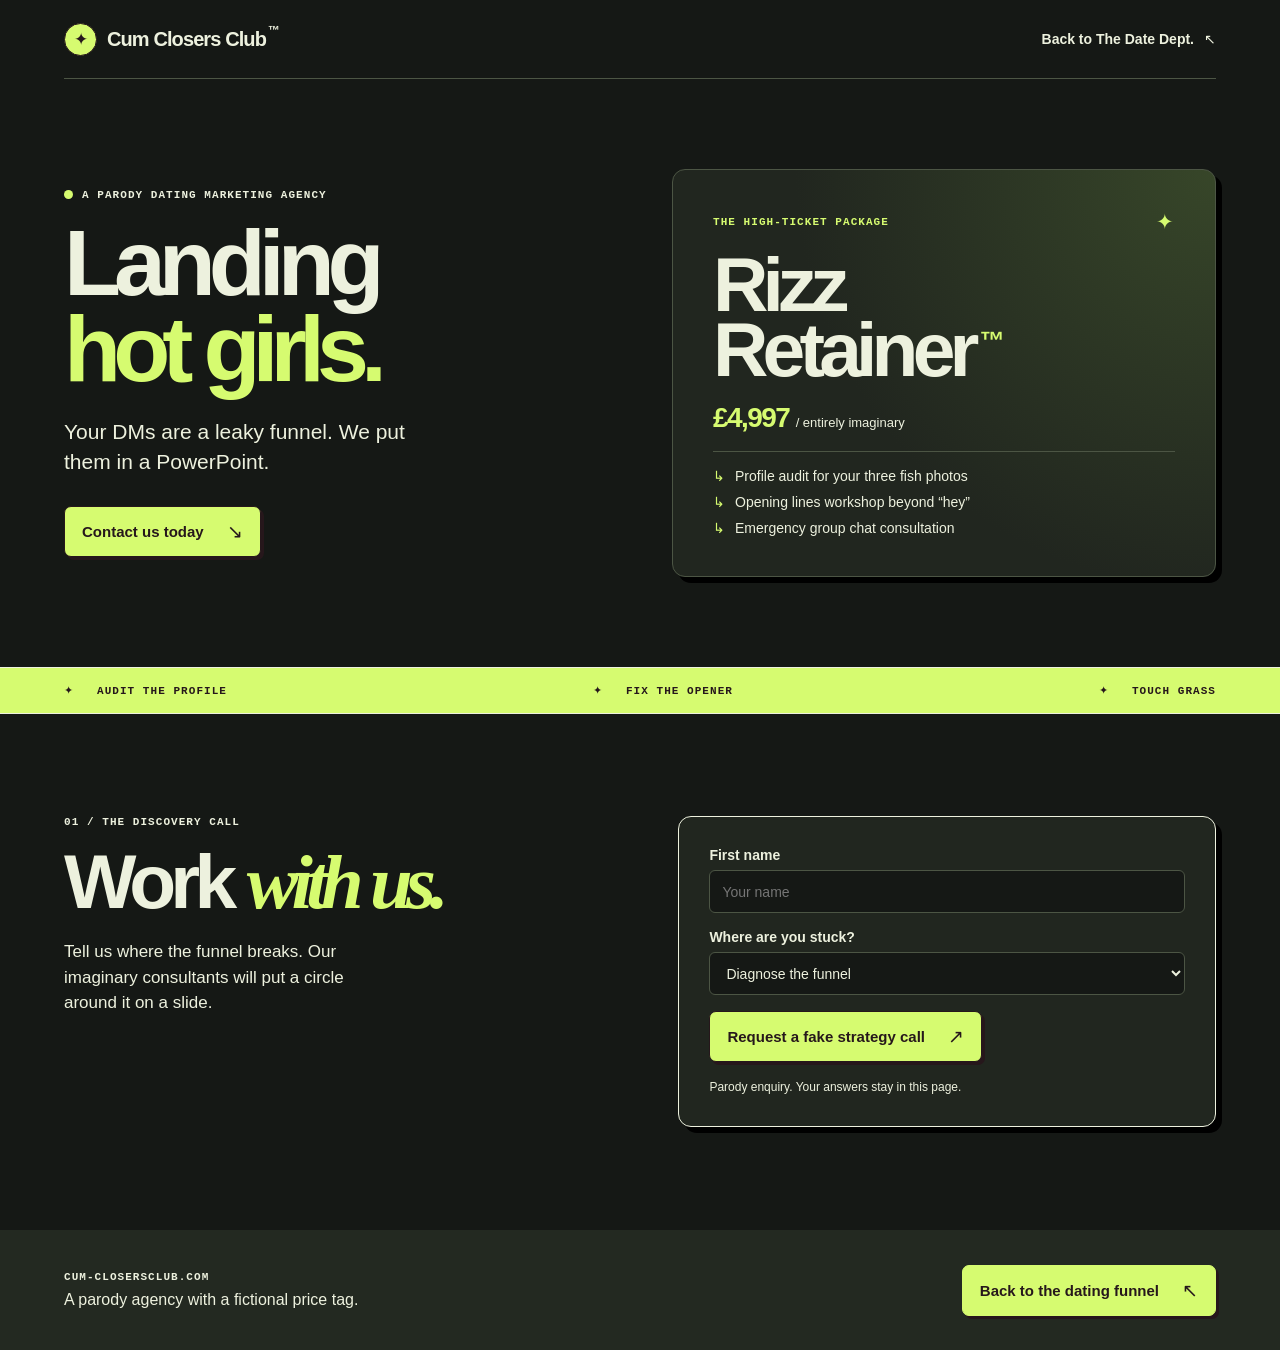
==== agency.html @ ed513c31 "Add dating and parody agency funnels" ====
<!doctype html>
<html lang="en">
<head>
  <meta charset="utf-8">
  <meta name="viewport" content="width=device-width, initial-scale=1">
  <title>Cum Closers Club — Landing Hot Girls</title>
  <meta name="description" content="A parody dating marketing agency.">
  <link rel="icon" href="data:image/svg+xml,%3Csvg xmlns='http://www.w3.org/2000/svg' viewBox='0 0 40 40'%3E%3Ccircle cx='20' cy='20' r='20' fill='%23d6fb70'/%3E%3Ctext x='20' y='27' text-anchor='middle' font-size='23'%3E✦%3C/text%3E%3C/svg%3E">
  <link rel="stylesheet" href="style.css">
  <script src="forms.js" defer></script>
</head>
<body class="agency">
  <header class="site-header wrap">
    <a class="brand" href="agency.html"><span class="brand-icon" aria-hidden="true">✦</span> Cum Closers Club<span class="trademark">™</span></a>
    <a class="nav-link" href="./">Back to The Date Dept. <span aria-hidden="true">↖</span></a>
  </header>
  <main>
    <div class="wrap hero">
      <div>
        <p class="eyebrow"><span class="status-dot"></span> A PARODY DATING MARKETING AGENCY</p>
        <h1>Landing <em>hot girls.</em></h1>
        <p class="intro">Your DMs are a leaky funnel. We put them in a PowerPoint.</p>
        <a class="button" href="#work-with-us">Contact us today <span aria-hidden="true">↘</span></a>
      </div>
      <div class="offer">
        <p class="eyebrow">THE HIGH-TICKET PACKAGE <span aria-hidden="true">✦</span></p>
        <h2>Rizz<br>Retainer<span>™</span></h2>
        <p class="price">£4,997 <small>/ entirely imaginary</small></p>
        <ul>
          <li>Profile audit for your three fish photos</li>
          <li>Opening lines workshop beyond “hey”</li>
          <li>Emergency group chat consultation</li>
        </ul>
      </div>
    </div>
    <div class="perks"><div class="wrap perks-inner">
      <span>✦ &nbsp; AUDIT THE PROFILE</span>
      <span>✦ &nbsp; FIX THE OPENER</span>
      <span>✦ &nbsp; TOUCH GRASS</span>
    </div></div>
    <section class="wrap section-grid" id="work-with-us">
      <div>
        <p class="eyebrow">01 / THE DISCOVERY CALL</p>
        <h2>Work <em>with us.</em></h2>
        <p>Tell us where the funnel breaks. Our imaginary consultants will put a circle around it on a slide.</p>
      </div>
      <form class="form-card" data-demo-form="agency">
        <label>First name <input name="name" autocomplete="given-name" maxlength="60" placeholder="Your name" required></label>
        <label>Where are you stuck?
          <select name="goal" required>
            <option value="">Diagnose the funnel</option>
            <option>My dating profile needs help</option>
            <option>My opener is still “hey”</option>
            <option>I keep calling dates “discovery calls”</option>
          </select>
        </label>
        <button class="button" type="submit">Request a fake strategy call <span aria-hidden="true">↗</span></button>
        <p class="small">Parody enquiry. Your answers stay in this page.</p>
      </form>
      <div class="form-card confirmation" tabindex="-1" hidden>
        <p class="eyebrow">ENQUIRY RECEIVED ✦</p>
        <h3>You’re in the pipeline.</h3>
        <p>Our imaginary closer has pencilled you in for a call on the 32nd.</p>
        <button type="button" class="text-button" data-reset>Try another enquiry</button>
      </div>
    </section>
  </main>
  <footer class="site-footer"><div class="wrap footer-inner">
    <div><p class="eyebrow">CUM-CLOSERSCLUB.COM</p><p>A parody agency with a fictional price tag.</p></div>
    <a class="button footer-button" href="./">Back to the dating funnel <span aria-hidden="true">↖</span></a>
  </div></footer>
</body>
</html>
---- style.css ----
:root {
  font-family: Inter, "Helvetica Neue", Arial, sans-serif;
  color: var(--ink);
  background: var(--background);
  font-synthesis: none;
  --ink: #26171b;
  --background: #fff0f3;
  --paper: #fffbf8;
  --accent: #ff91b6;
  --strong: #ac2853;
  --rule: #d7aeb9;
  --footer: #29171d;
  --footer-text: #fff0f3;
  --shadow: 6px 6px 0 var(--ink);
}
:root:has(.agency) {
  --ink: #edf1de;
  --background: #151815;
  --paper: #21261f;
  --accent: #d6fb70;
  --strong: #d6fb70;
  --rule: #4c5544;
  --footer: #232921;
  --footer-text: #edf1de;
  --shadow: 6px 6px 0 #000;
  color-scheme: dark;
}
* { box-sizing: border-box; }
[hidden] { display: none !important; }
html { scroll-behavior: smooth; }
body { margin: 0; }
a { color: inherit; }
p, h1, h2, h3, figure { margin: 0; }
.wrap { width: min(1152px, calc(100% - 96px)); margin-inline: auto; }
.site-header {
  display: flex;
  align-items: center;
  justify-content: space-between;
  gap: 20px;
  min-height: 79px;
  border-bottom: 1px solid var(--rule);
}
.brand, .nav-link {
  display: inline-flex;
  align-items: center;
  gap: 10px;
  font-weight: 750;
  text-decoration: none;
}
.brand { font-size: 20px; letter-spacing: -.045em; }
.brand-icon {
  display: grid;
  place-items: center;
  width: 33px;
  height: 33px;
  border: 1.5px solid #26171b;
  border-radius: 50%;
  background: var(--accent);
  color: #26171b;
  font-size: 17px;
}
.nav-link { font-size: 14px; }
.nav-link:hover, .text-button:hover { text-decoration: underline; text-underline-offset: 4px; }
.trademark { font-size: 12px; align-self: start; margin-inline-start: -8px; }
.hero {
  display: grid;
  grid-template-columns: 1fr 1fr;
  align-items: center;
  gap: clamp(28px, 5vw, 76px);
  padding-block: clamp(64px, 8vw, 110px);
}
.eyebrow, .perks, .player-bar, figcaption {
  font-family: "SFMono-Regular", Menlo, monospace;
  font-size: 11px;
  font-weight: 700;
  letter-spacing: .095em;
}
.eyebrow { display: flex; align-items: center; gap: 9px; }
.status-dot { width: 9px; height: 9px; border-radius: 50%; background: var(--strong); }
h1, h2, h3 { font-weight: 850; letter-spacing: -.076em; }
h1 {
  margin-top: 19px;
  font-size: clamp(54px, 7.3vw, 108px);
  line-height: .92;
}
h1 em, h2 em {
  font-family: Georgia, serif;
  font-weight: 700;
  color: var(--strong);
  letter-spacing: -.085em;
}
h1 em { display: block; }
.intro { max-width: 360px; margin: 25px 0 28px; font-size: clamp(17px, 2vw, 21px); line-height: 1.45; }
.button {
  display: inline-flex;
  align-items: center;
  justify-content: space-between;
  gap: 23px;
  width: fit-content;
  padding: 15px 17px;
  border: 1.5px solid #26171b;
  border-radius: 7px;
  background: var(--accent);
  box-shadow: 3px 3px 0 #26171b;
  color: #26171b;
  font: inherit;
  font-size: 15px;
  font-weight: 800;
  text-decoration: none;
  cursor: pointer;
  transition: transform 150ms ease, box-shadow 150ms ease;
}
.button:hover { box-shadow: 5px 5px 0 #26171b; transform: translate(-2px, -2px); }
.button:active { box-shadow: 1px 1px 0 #26171b; transform: translate(2px, 2px); }
.button span { font-size: 19px; line-height: 1; }
:focus-visible { outline: 3px solid var(--strong); outline-offset: 4px; }
.player, .offer, .form-card {
  min-width: 0;
  border: 1.5px solid var(--ink);
  border-radius: 13px;
  background: var(--paper);
  box-shadow: var(--shadow);
}
.player { overflow: hidden; }
.player-bar, figcaption {
  min-height: 45px;
  display: flex;
  align-items: center;
  justify-content: space-between;
  gap: 8px;
  padding: 8px 15px;
}
.player-bar span:first-child { display: inline-flex; align-items: center; gap: 8px; }
.player-bar i { width: 8px; height: 8px; border: 1px solid #26171b; background: var(--accent); border-radius: 50%; }
.player video { display: block; width: 100%; aspect-ratio: 16 / 9; background: #26171b; }
figcaption { border-top: 1px solid var(--rule); }
figcaption span:last-child { color: var(--strong); font-size: 18px; }
.perks { border-block: 1px solid var(--ink); background: var(--accent); color: #26171b; }
.perks-inner { display: flex; justify-content: space-between; flex-wrap: wrap; gap: 15px 20px; padding-block: 16px; }
.section-grid {
  display: grid;
  grid-template-columns: 1fr 1fr;
  gap: clamp(28px, 6vw, 95px);
  align-items: start;
  padding-block: clamp(58px, 8vw, 106px);
  scroll-margin-top: 12px;
}
.section-grid h2 { margin-top: 17px; font-size: clamp(45px, 6vw, 78px); line-height: .94; }
.section-grid h2 + p { margin-top: 20px; max-width: 310px; line-height: 1.5; font-size: 17px; }
.small { font-size: 12px; line-height: 1.5; }
.section-grid .small { margin-top: 14px; }
.form-card { display: grid; align-content: start; gap: 16px; padding: clamp(18px, 3vw, 30px); }
.form-card .small { margin-top: 0; }
label { display: grid; gap: 7px; font-size: 14px; font-weight: 750; }
input, select, textarea {
  display: block;
  width: 100%;
  min-height: 43px;
  padding: 10px 12px;
  border: 1px solid var(--rule);
  border-radius: 6px;
  color: var(--ink);
  background: var(--background);
  font: inherit;
  font-weight: 400;
}
textarea { resize: vertical; }
.confirmation h3 { font-size: clamp(29px, 5vw, 42px); }
.confirmation p { line-height: 1.5; }
.text-button {
  width: fit-content;
  padding: 0;
  border: 0;
  background: none;
  color: var(--strong);
  font: inherit;
  font-weight: 750;
  cursor: pointer;
}
.site-footer { background: var(--footer); color: var(--footer-text); }
.footer-inner {
  display: flex;
  justify-content: space-between;
  align-items: center;
  gap: 22px;
  padding-block: 35px;
}
.footer-inner p + p { margin-top: 8px; font-size: 16px; }
.footer-button { flex-shrink: 0; border-color: var(--accent); }
.agency .hero { padding-block: clamp(56px, 7vw, 96px); }
.agency h1 em { font-family: inherit; font-style: normal; }
.agency .offer {
  padding: clamp(23px, 4vw, 40px);
  border-color: var(--rule);
  background: radial-gradient(circle at top right, #374629, var(--paper) 62%);
}
.offer .eyebrow { justify-content: space-between; color: var(--strong); }
.offer .eyebrow span { font-size: 21px; }
.offer h2 { margin-block: 17px 20px; font-size: clamp(45px, 6vw, 84px); line-height: .85; }
.offer h2 span { margin-left: 6px; color: var(--strong); font-size: .33em; vertical-align: super; }
.price { color: var(--strong); font-size: 28px; font-weight: 800; letter-spacing: -.055em; }
.price small { color: var(--ink); font-size: 13px; font-weight: 500; letter-spacing: 0; }
.offer ul { display: grid; gap: 10px; list-style: none; padding: 16px 0 0; margin: 17px 0 0; border-top: 1px solid var(--rule); font-size: 14px; }
.offer li::before { content: "↳"; margin-right: 10px; color: var(--strong); }
@media (max-width: 760px) {
  .wrap { width: calc(100% - 40px); }
  .site-header { min-height: 65px; }
  .hero, .section-grid { grid-template-columns: 1fr; }
  .hero { padding-block: 53px; gap: 35px; }
  h1 { font-size: clamp(53px, 10.8vw, 78px); }
  .footer-inner { align-items: flex-start; flex-direction: column; }
}
@media (prefers-reduced-motion: reduce) {
  html { scroll-behavior: auto; }
  .button { transition: none; }
}
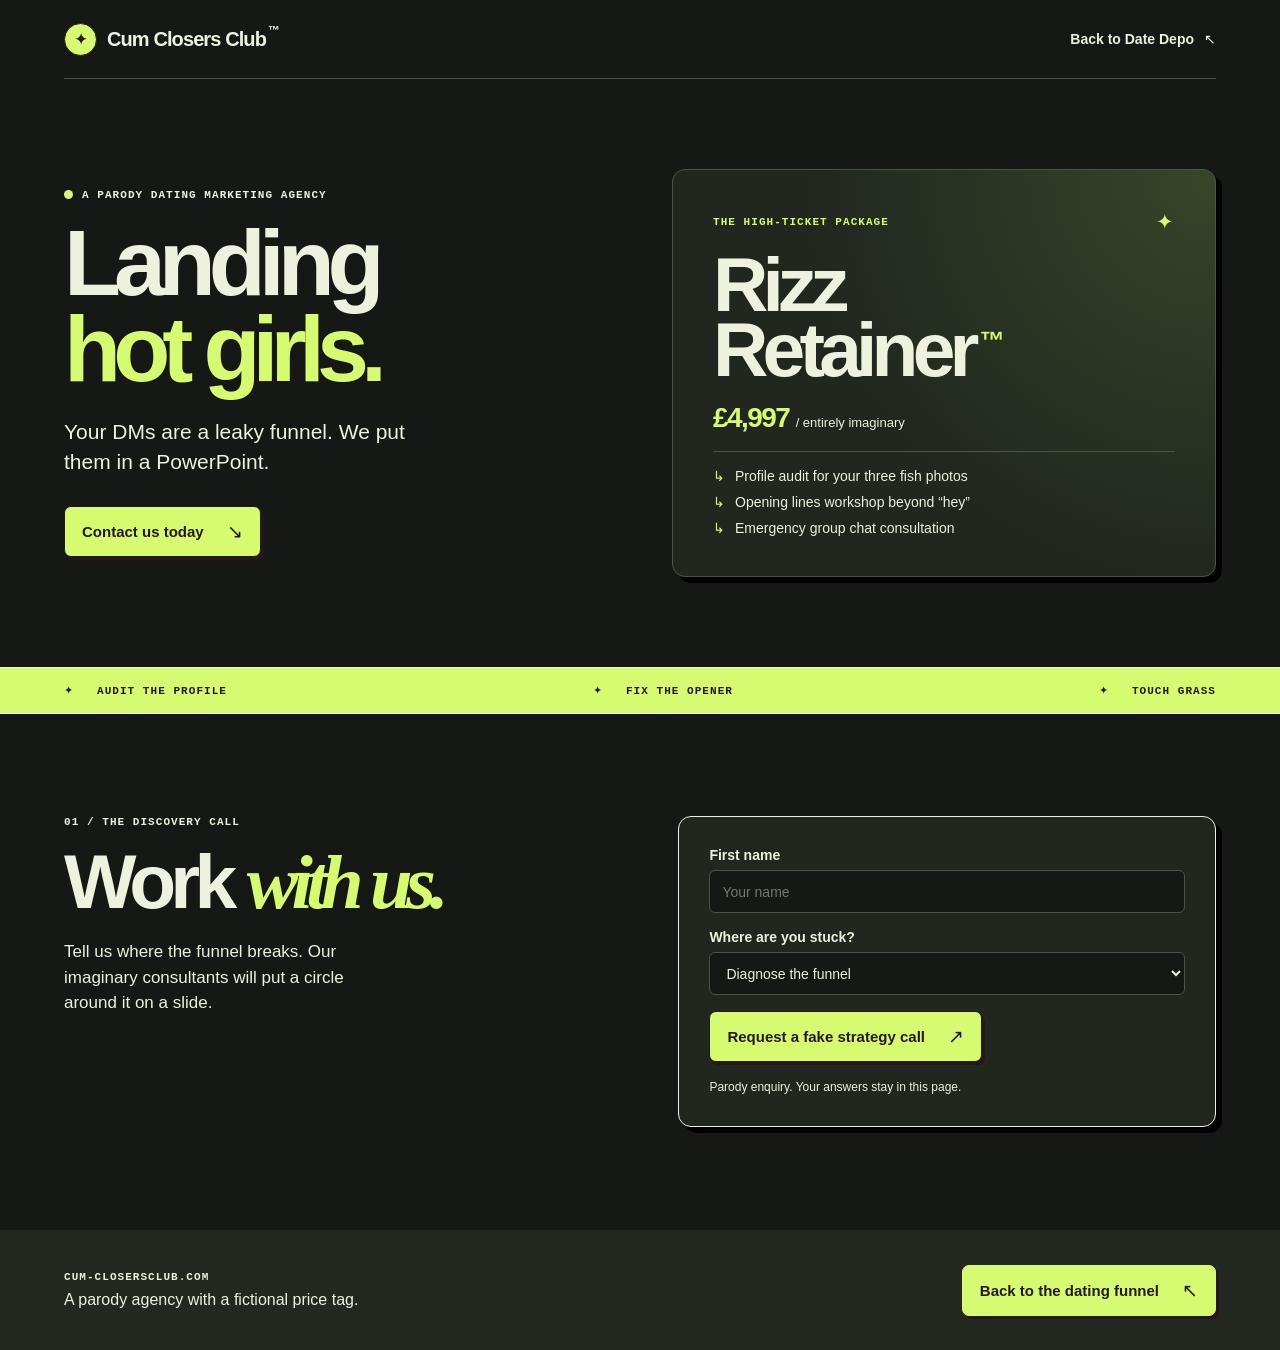
==== commit 81035c16: "Add Date Depo photo application gag" ====
--- a/agency.html
+++ b/agency.html
@@ -12,7 +12,7 @@
 <body class="agency">
   <header class="site-header wrap">
     <a class="brand" href="agency.html"><span class="brand-icon" aria-hidden="true">✦</span> Cum Closers Club<span class="trademark">™</span></a>
-    <a class="nav-link" href="./">Back to The Date Dept. <span aria-hidden="true">↖</span></a>
+    <a class="nav-link" href="./">Back to Date Depo <span aria-hidden="true">↖</span></a>
   </header>
   <main>
     <div class="wrap hero">
--- a/style.css
+++ b/style.css
@@ -165,6 +165,19 @@
   font-weight: 400;
 }
 textarea { resize: vertical; }
+input[type="file"] { padding: 6px; }
+input::file-selector-button {
+  margin-inline-end: 10px;
+  padding: 7px 10px;
+  border: 1px solid #26171b;
+  border-radius: 4px;
+  background: var(--accent);
+  color: #26171b;
+  font: inherit;
+  font-weight: 750;
+  cursor: pointer;
+}
+.form-card #feet-photo-note { margin-top: -8px; }
 .confirmation h3 { font-size: clamp(29px, 5vw, 42px); }
 .confirmation p { line-height: 1.5; }
 .text-button {
